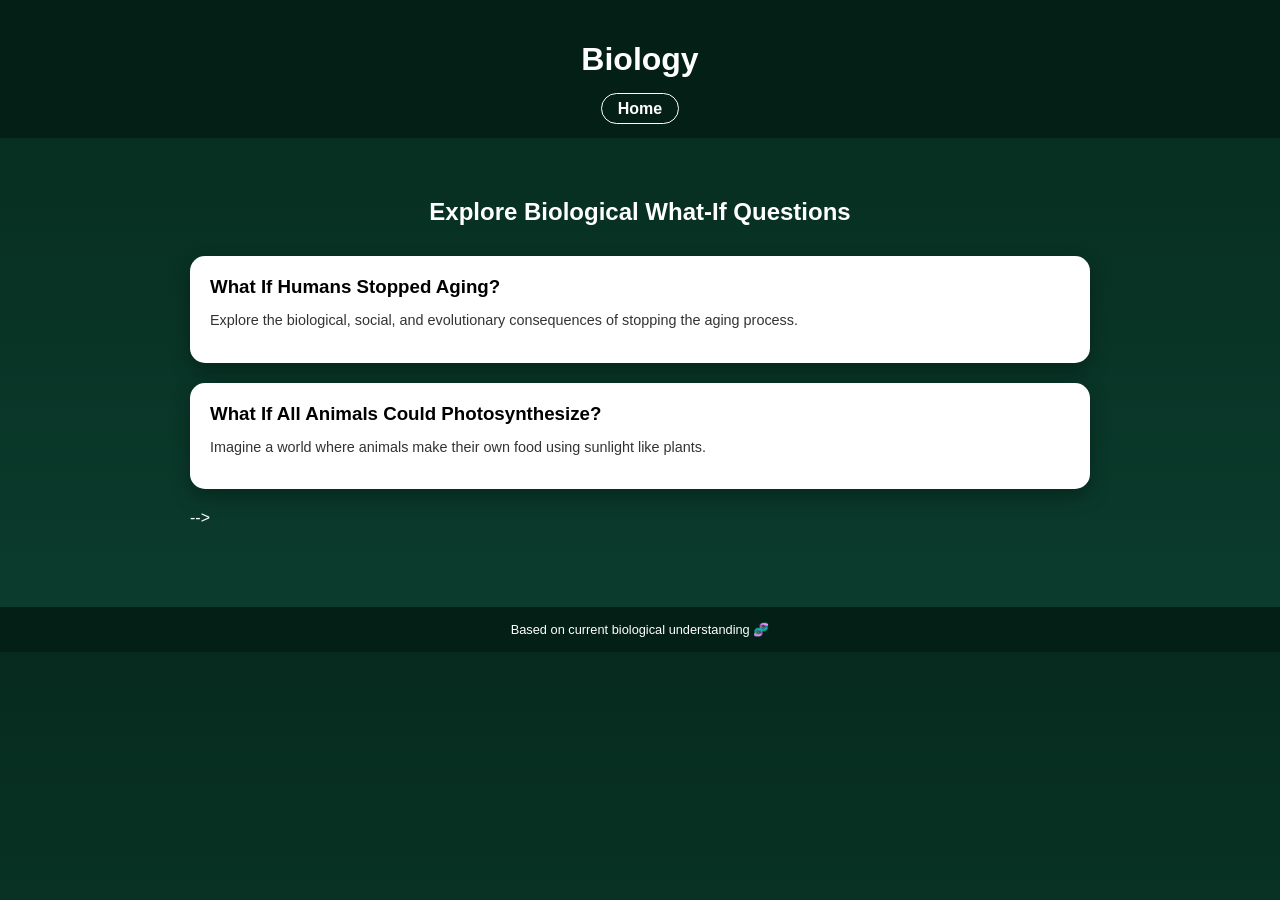
==== biology.html @ b66f95b9 "Refactor biology.html with new title and topics Updated the title and added a viewport meta tag. Ref" ====
<!DOCTYPE html>
<html lang="en">
<head>
<meta charset="UTF-8">
<title>Biology | Curious Minds</title>
<meta name="viewport" content="width=device-width, initial-scale=1.0">

<style>
body {
  margin: 0;
  font-family: Arial, sans-serif;
  background: linear-gradient(180deg, #062b1e, #0b3d2e);
  color: white;
}

/* HEADER */
header {
  background: #041f16;
  padding: 20px;
  text-align: center;
}

nav a {
  color: white;
  text-decoration: none;
  font-weight: bold;
  border: 1px solid white;
  padding: 6px 16px;
  border-radius: 20px;
}

nav a:hover {
  background: white;
  color: black;
}

/* CONTAINER */
.container {
  padding: 40px 20px;
  max-width: 900px;
  margin: auto;
}

/* SECTION TITLE */
h2 {
  text-align: center;
  margin-bottom: 30px;
}

/* TOPIC LIST */
.topic-list {
  display: flex;
  flex-direction: column;
  gap: 20px;
}

/* TOPIC CARD */
.topic {
  background: white;
  color: black;
  padding: 20px;
  border-radius: 15px;
  text-decoration: none;
  transition: 0.3s ease;
  box-shadow: 0 8px 20px rgba(0,0,0,0.3);
}

.topic:hover {
  transform: translateY(-5px);
  box-shadow: 0 12px 25px rgba(0,0,0,0.4);
}

.topic h3 {
  margin: 0 0 8px 0;
}

.topic p {
  font-size: 0.9rem;
  color: #333;
}

/* FOOTER */
footer {
  background: #041f16;
  text-align: center;
  padding: 15px;
  margin-top: 40px;
  font-size: 0.8rem;
}
</style>
</head>

<body>

<header>
  <h1>Biology</h1>
  <nav>
    <a href="index.html">Home</a>
  </nav>
</header>

<div class="container">

  <h2>Explore Biological What-If Questions</h2>

  <div class="topic-list">

    <a href="biology/what-if-humans-stopped-aging.html" class="topic">
      <h3>What If Humans Stopped Aging?</h3>
      <p>Explore the biological, social, and evolutionary consequences of stopping the aging process.</p>
    </a>

    <!-- Add more topics below like this -->

    <a href="biology/what-if-all-animals-could-photosynthesize.html" class="topic">
  <h3>What If All Animals Could Photosynthesize?</h3>
  <p>Imagine a world where animals make their own food using sunlight like plants.</p>
  </a>
    -->

  </div>

</div>

<footer>
  Based on current biological understanding 🧬
</footer>

</body>
</html>
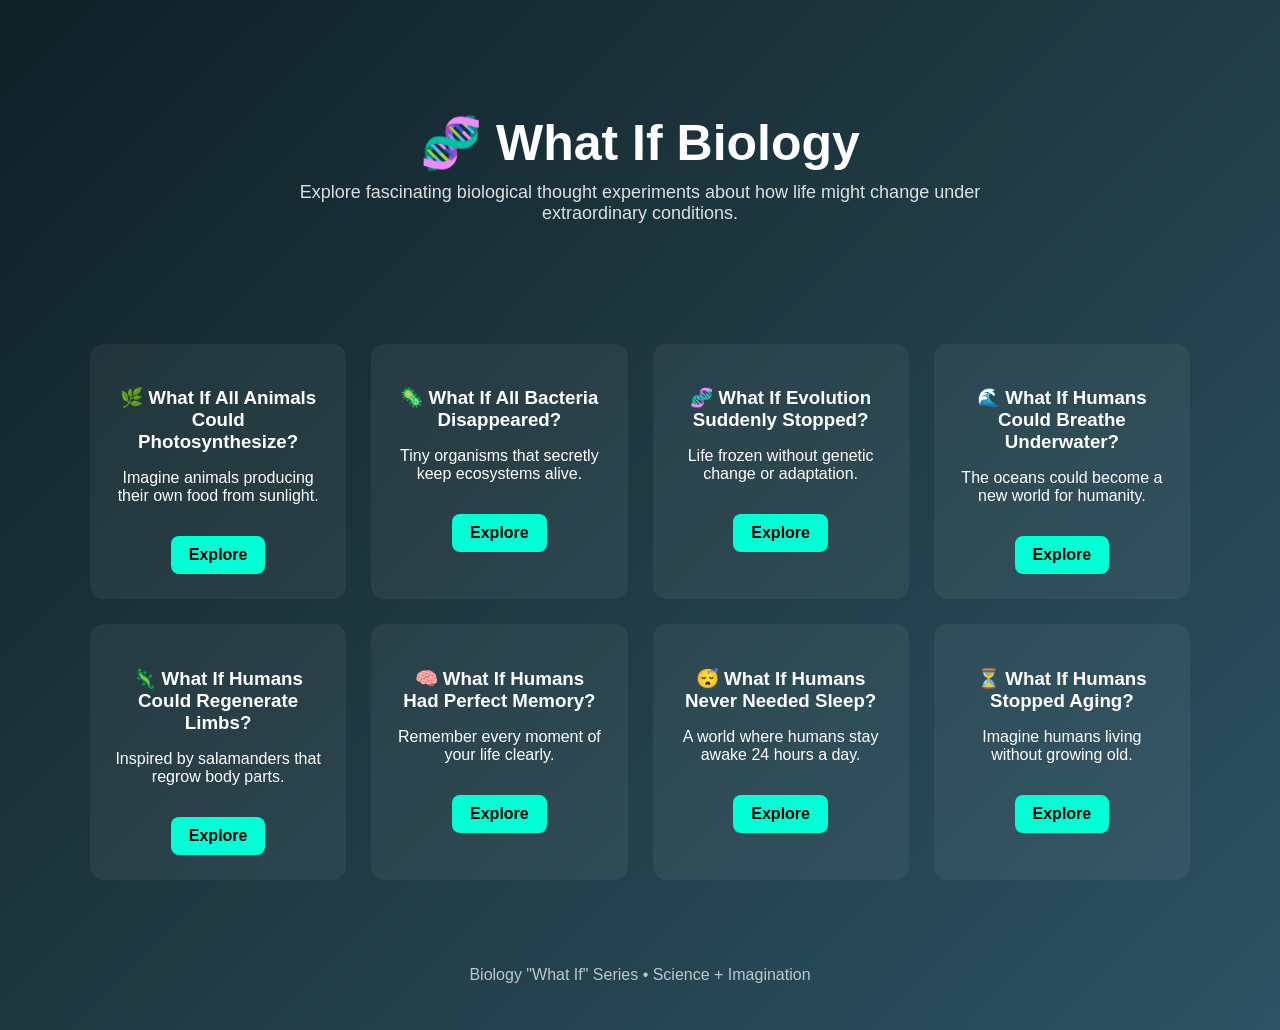
==== commit 60e03aaa: "Update link for evolution article in biology.html" ====
--- a/biology.html
+++ b/biology.html
@@ -1,130 +1,173 @@
 <!DOCTYPE html>
 <html lang="en">
+
 <head>
+
 <meta charset="UTF-8">
-<title>Biology | Curious Minds</title>
 <meta name="viewport" content="width=device-width, initial-scale=1.0">
 
+<title>What If Biology – Scientific Possibilities</title>
+
+<meta name="description" content="Explore fascinating biology scenarios such as humans photosynthesizing, evolution stopping, or humans never needing sleep.">
+
 <style>
-body {
-  margin: 0;
-  font-family: Arial, sans-serif;
-  background: linear-gradient(180deg, #062b1e, #0b3d2e);
-  color: white;
+
+body{
+margin:0;
+font-family:Segoe UI, sans-serif;
+background:linear-gradient(135deg,#0f2027,#203a43,#2c5364);
+color:white;
 }
 
-/* HEADER */
-header {
-  background: #041f16;
-  padding: 20px;
-  text-align: center;
+header{
+text-align:center;
+padding:80px 20px;
 }
 
-nav a {
-  color: white;
-  text-decoration: none;
-  font-weight: bold;
-  border: 1px solid white;
-  padding: 6px 16px;
-  border-radius: 20px;
+header h1{
+font-size:50px;
+margin-bottom:10px;
 }
 
-nav a:hover {
-  background: white;
-  color: black;
+header p{
+font-size:18px;
+opacity:0.85;
+max-width:700px;
+margin:auto;
 }
 
-/* CONTAINER */
-.container {
-  padding: 40px 20px;
-  max-width: 900px;
-  margin: auto;
+.container{
+max-width:1100px;
+margin:auto;
+padding:40px 20px;
 }
 
-/* SECTION TITLE */
-h2 {
-  text-align: center;
-  margin-bottom: 30px;
+.grid{
+display:grid;
+grid-template-columns:repeat(auto-fit,minmax(250px,1fr));
+gap:25px;
 }
 
-/* TOPIC LIST */
-.topic-list {
-  display: flex;
-  flex-direction: column;
-  gap: 20px;
+.card{
+background:rgba(255,255,255,0.05);
+padding:25px;
+border-radius:14px;
+transition:0.3s;
+text-align:center;
 }
 
-/* TOPIC CARD */
-.topic {
-  background: white;
-  color: black;
-  padding: 20px;
-  border-radius: 15px;
-  text-decoration: none;
-  transition: 0.3s ease;
-  box-shadow: 0 8px 20px rgba(0,0,0,0.3);
+.card:hover{
+transform:translateY(-8px);
+background:rgba(255,255,255,0.12);
 }
 
-.topic:hover {
-  transform: translateY(-5px);
-  box-shadow: 0 12px 25px rgba(0,0,0,0.4);
+.card h3{
+margin-bottom:10px;
 }
 
-.topic h3 {
-  margin: 0 0 8px 0;
+.card a{
+display:inline-block;
+margin-top:15px;
+padding:10px 18px;
+background:#00ffd5;
+color:black;
+text-decoration:none;
+border-radius:8px;
+font-weight:bold;
 }
 
-.topic p {
-  font-size: 0.9rem;
-  color: #333;
+.card a:hover{
+background:#00cfae;
 }
 
-/* FOOTER */
-footer {
-  background: #041f16;
-  text-align: center;
-  padding: 15px;
-  margin-top: 40px;
-  font-size: 0.8rem;
+footer{
+text-align:center;
+padding:30px;
+opacity:0.7;
 }
+
 </style>
+
 </head>
 
 <body>
 
 <header>
-  <h1>Biology</h1>
-  <nav>
-    <a href="index.html">Home</a>
-  </nav>
+
+<h1>🧬 What If Biology</h1>
+
+<p>
+Explore fascinating biological thought experiments about how life might change under extraordinary conditions.
+</p>
+
 </header>
+
+
 
 <div class="container">
 
-  <h2>Explore Biological What-If Questions</h2>
+<div class="grid">
 
-  <div class="topic-list">
+<div class="card">
+<h3>🌿 What If All Animals Could Photosynthesize?</h3>
+<p>Imagine animals producing their own food from sunlight.</p>
+<a href="biology/what-if-all-animals-could-photosynthesize.html">Explore</a>
+</div>
 
-    <a href="biology/what-if-humans-stopped-aging.html" class="topic">
-      <h3>What If Humans Stopped Aging?</h3>
-      <p>Explore the biological, social, and evolutionary consequences of stopping the aging process.</p>
-    </a>
+<div class="card">
+<h3>🦠 What If All Bacteria Disappeared?</h3>
+<p>Tiny organisms that secretly keep ecosystems alive.</p>
+<a href="biology/what-if-all-bacteria-disappeared.html">Explore</a>
+</div>
 
-    <!-- Add more topics below like this -->
+<div class="card">
+<h3>🧬 What If Evolution Suddenly Stopped?</h3>
+<p>Life frozen without genetic change or adaptation.</p>
+<a href="biology/what-if-evolution-stopped-suddenly.html">Explore</a>
+</div>
 
-    <a href="biology/what-if-all-animals-could-photosynthesize.html" class="topic">
-  <h3>What If All Animals Could Photosynthesize?</h3>
-  <p>Imagine a world where animals make their own food using sunlight like plants.</p>
-  </a>
-    -->
+<div class="card">
+<h3>🌊 What If Humans Could Breathe Underwater?</h3>
+<p>The oceans could become a new world for humanity.</p>
+<a href="biology/what-if-humans-could-breathe-underwater.html">Explore</a>
+</div>
 
-  </div>
+<div class="card">
+<h3>🦎 What If Humans Could Regenerate Limbs?</h3>
+<p>Inspired by salamanders that regrow body parts.</p>
+<a href="biology/what-if-humans-could-regenerate-limbs.html">Explore</a>
+</div>
+
+<div class="card">
+<h3>🧠 What If Humans Had Perfect Memory?</h3>
+<p>Remember every moment of your life clearly.</p>
+<a href="biology/what-if-humans-had-perfect-memory.html">Explore</a>
+</div>
+
+<div class="card">
+<h3>😴 What If Humans Never Needed Sleep?</h3>
+<p>A world where humans stay awake 24 hours a day.</p>
+<a href="biology/what-if-humans-never-needed-sleep.html">Explore</a>
+</div>
+
+<div class="card">
+<h3>⏳ What If Humans Stopped Aging?</h3>
+<p>Imagine humans living without growing old.</p>
+<a href="biology/what-if-humans-stopped-aging.html">Explore</a>
+</div>
 
 </div>
 
+</div>
+
+
+
 <footer>
-  Based on current biological understanding 🧬
+
+<p>Biology "What If" Series • Science + Imagination</p>
+
 </footer>
 
 </body>
+
 </html>
